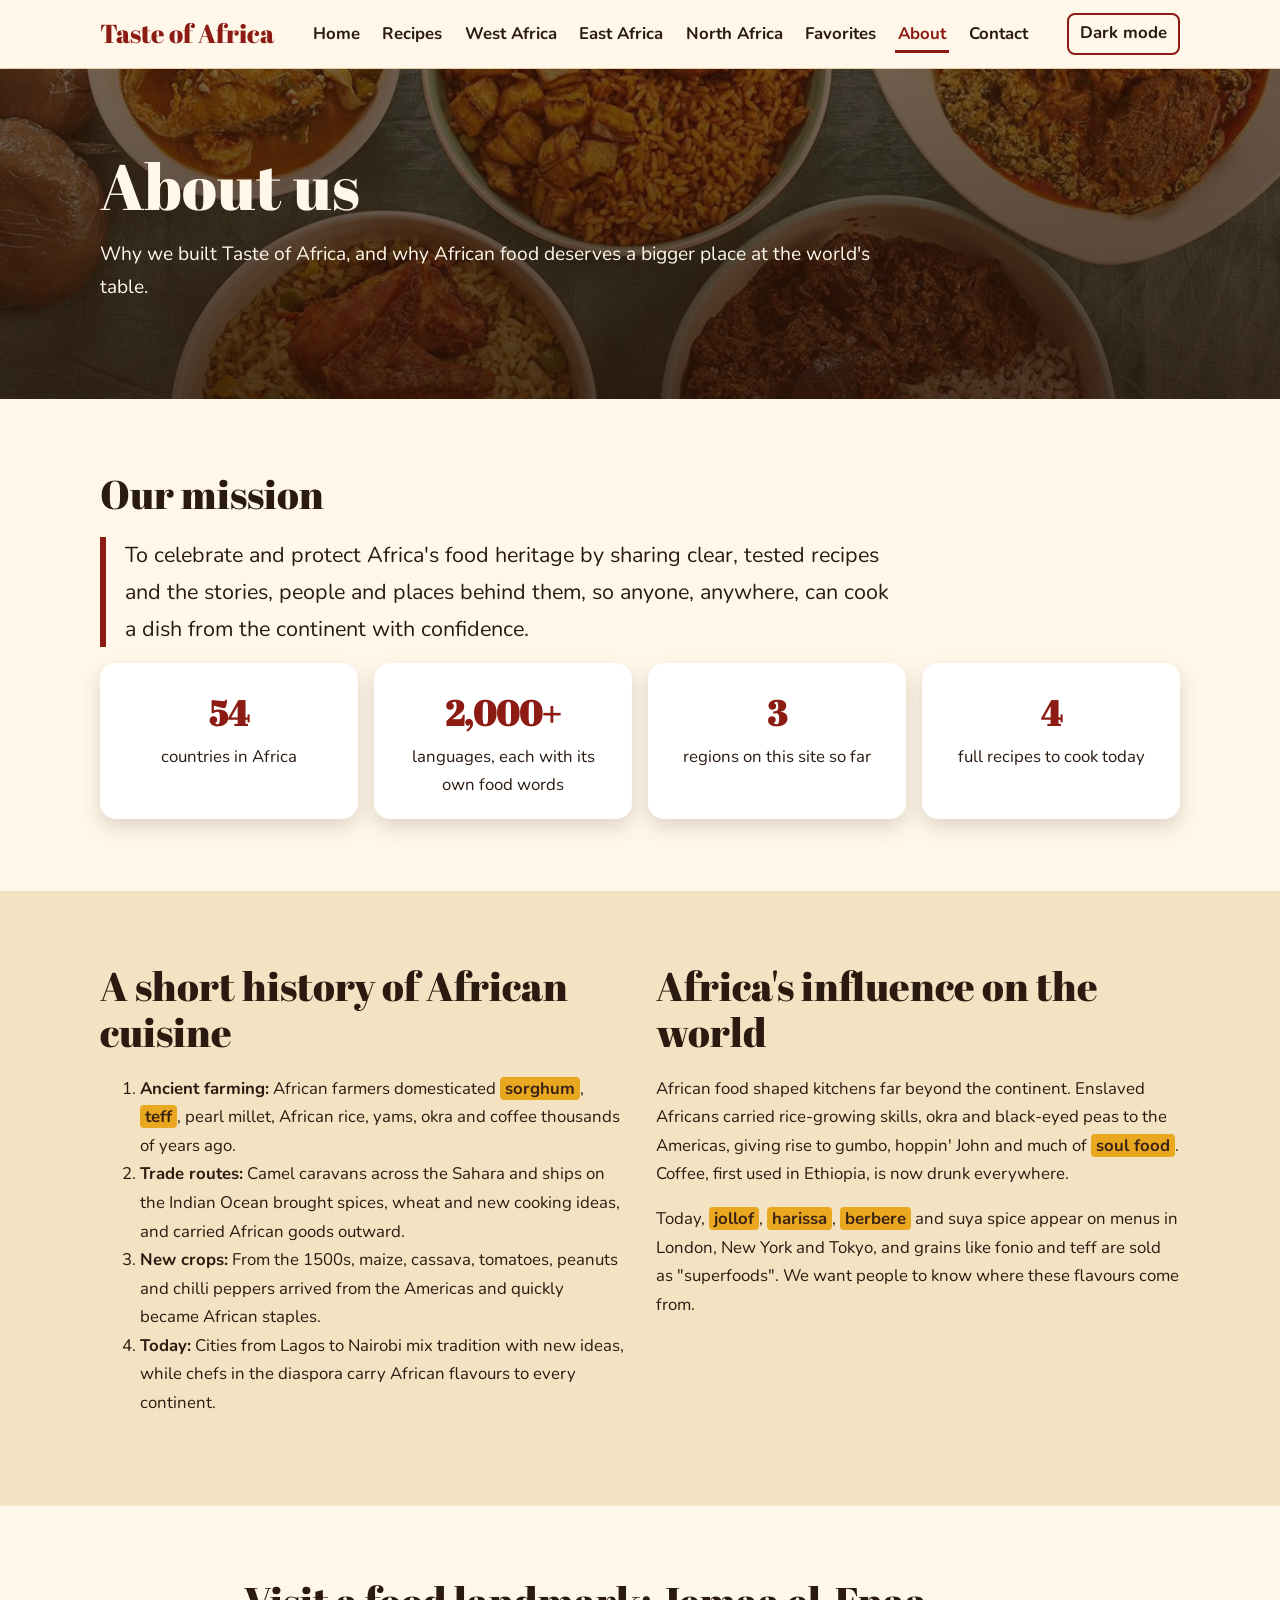
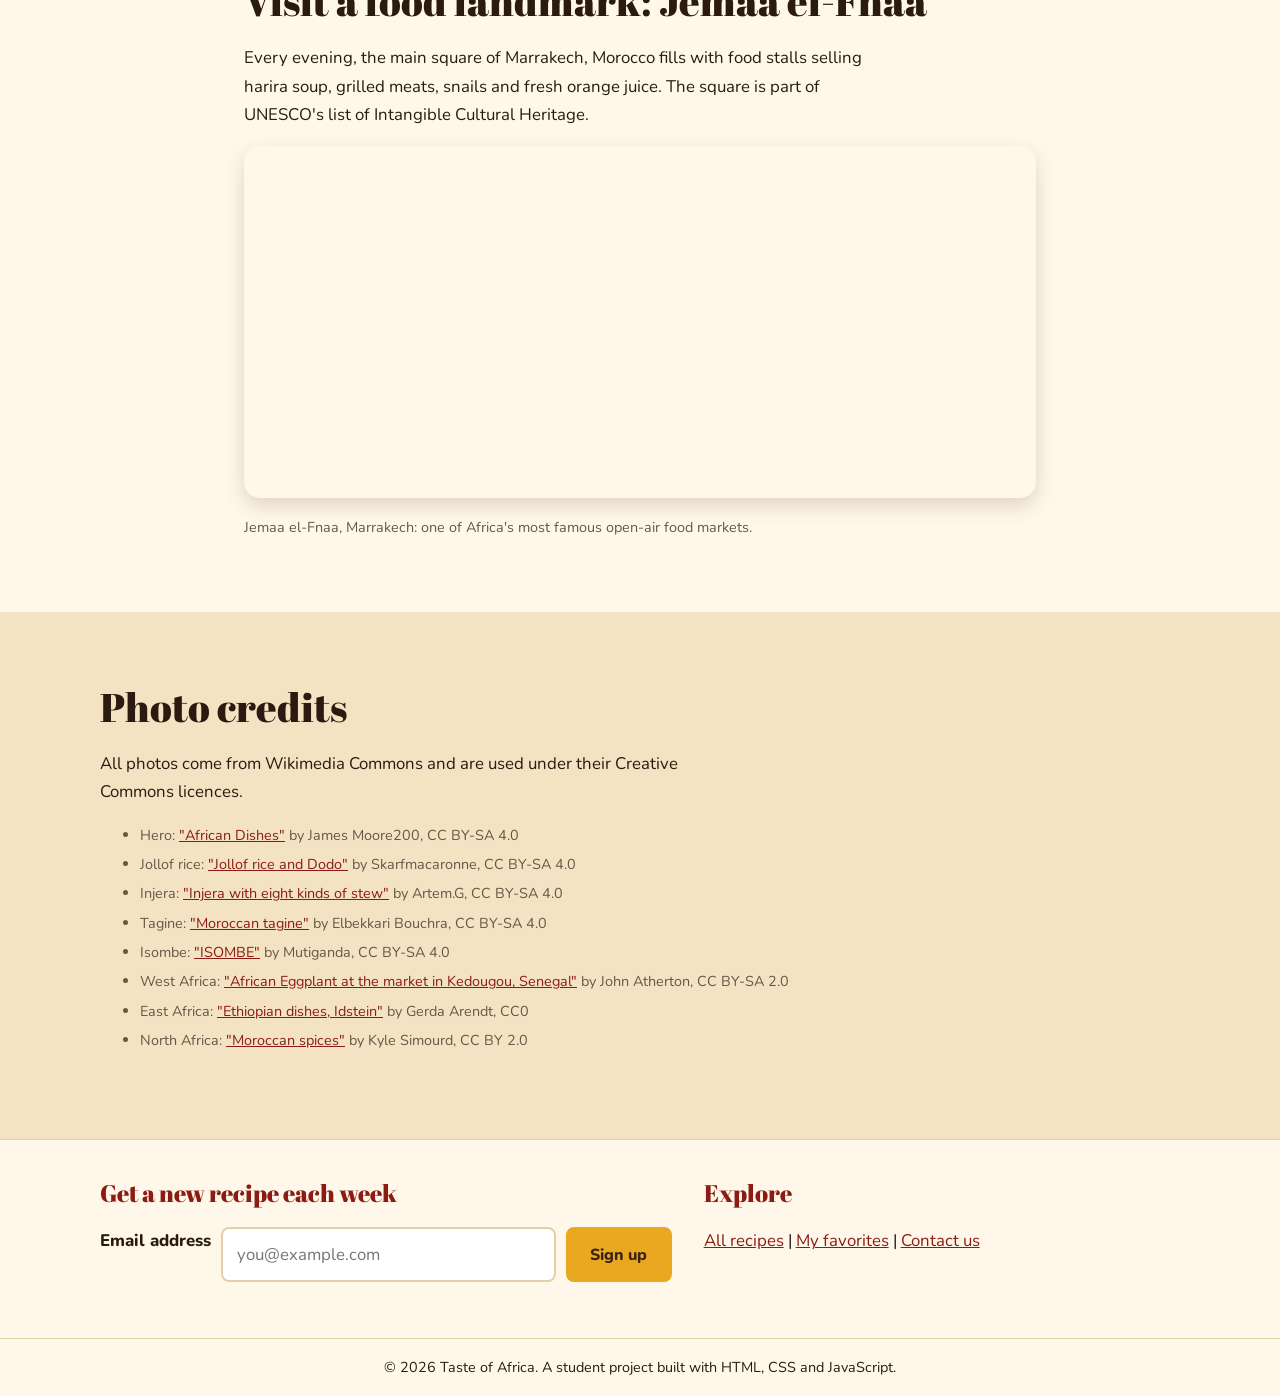
==== about.html @ a088a145 "feat(about): add mission, history, global influence, food landmark map and photo credits" ====
<!DOCTYPE html>
<html lang="en">
<head>
  <meta charset="UTF-8">
  <meta name="viewport" content="width=device-width, initial-scale=1.0">
  <meta name="description" content="About Taste of Africa: our mission to celebrate African food heritage, a short history of African cuisine and its influence on the world.">
  <title>Taste of Africa | About Us</title>

  <!-- Google Fonts: Abril Fatface for headings, Nunito for body text -->
  <link rel="preconnect" href="https://fonts.googleapis.com">
  <link rel="preconnect" href="https://fonts.gstatic.com" crossorigin>
  <link href="https://fonts.googleapis.com/css2?family=Abril+Fatface&family=Nunito:wght@400;700;800&display=swap" rel="stylesheet">

  <link rel="stylesheet" href="styles.css">
  <script src="script.js" defer></script>
</head>
<body>
  <a class="skip-link" href="#main-content">Skip to main content</a>

  <header class="site-header">
    <div class="header-inner">
      <a class="logo" href="index.html">Taste of Africa</a>
      <nav aria-label="Main navigation">
        <ul>
          <li><a href="index.html">Home</a></li>
          <li><a href="recipes.html">Recipes</a></li>
          <li><a href="west-africa.html">West Africa</a></li>
          <li><a href="east-africa.html">East Africa</a></li>
          <li><a href="north-africa.html">North Africa</a></li>
          <li><a href="favorites.html">Favorites</a></li>
          <li><a href="about.html" aria-current="page">About</a></li>
          <li><a href="contact.html">Contact</a></li>
        </ul>
      </nav>
      <button id="themeToggle" class="theme-toggle" type="button" aria-label="Switch to dark mode">Dark mode</button>
    </div>
  </header>

  <main id="main-content">

    <section class="page-header" aria-labelledby="page-title">
      <div class="container hero-text">
        <h1 id="page-title">About us</h1>
        <p>Why we built Taste of Africa, and why African food deserves a bigger place at the world's table.</p>
      </div>
    </section>

    <!-- Mission -->
    <section class="section" aria-labelledby="mission-title">
      <div class="container">
        <h2 id="mission-title">Our mission</h2>
        <p class="mission">To celebrate and protect Africa's food heritage by sharing clear, tested recipes and the stories, people and places behind them, so anyone, anywhere, can cook a dish from the continent with confidence.</p>
        <div class="stats">
          <div class="stat"><strong>54</strong> countries in Africa</div>
          <div class="stat"><strong>2,000+</strong> languages, each with its own food words</div>
          <div class="stat"><strong>3</strong> regions on this site so far</div>
          <div class="stat"><strong>4</strong> full recipes to cook today</div>
        </div>
      </div>
    </section>

    <!-- History and influence -->
    <section class="section alt" aria-label="History and global influence">
      <div class="container two-col">
        <article>
          <h2>A short history of African cuisine</h2>
          <ol>
            <li><strong>Ancient farming:</strong> African farmers domesticated <mark>sorghum</mark>, <mark>teff</mark>, pearl millet, African rice, yams, okra and coffee thousands of years ago.</li>
            <li><strong>Trade routes:</strong> Camel caravans across the Sahara and ships on the Indian Ocean brought spices, wheat and new cooking ideas, and carried African goods outward.</li>
            <li><strong>New crops:</strong> From the 1500s, maize, cassava, tomatoes, peanuts and chilli peppers arrived from the Americas and quickly became African staples.</li>
            <li><strong>Today:</strong> Cities from Lagos to Nairobi mix tradition with new ideas, while chefs in the diaspora carry African flavours to every continent.</li>
          </ol>
        </article>
        <article>
          <h2>Africa's influence on the world</h2>
          <p>African food shaped kitchens far beyond the continent. Enslaved Africans carried rice-growing skills, okra and black-eyed peas to the Americas, giving rise to gumbo, hoppin' John and much of <mark>soul food</mark>. Coffee, first used in Ethiopia, is now drunk everywhere.</p>
          <p>Today, <mark>jollof</mark>, <mark>harissa</mark>, <mark>berbere</mark> and suya spice appear on menus in London, New York and Tokyo, and grains like fonio and teff are sold as "superfoods". We want people to know where these flavours come from.</p>
        </article>
      </div>
    </section>

    <!-- Map of a cultural food landmark -->
    <section class="section" aria-labelledby="map-title">
      <div class="container media">
        <h2 id="map-title">Visit a food landmark: Jemaa el-Fnaa</h2>
        <p>Every evening, the main square of Marrakech, Morocco fills with food stalls selling harira soup, grilled meats, snails and fresh orange juice. The square is part of UNESCO's list of Intangible Cultural Heritage.</p>
        <figure class="map-wrap">
          <iframe src="https://maps.google.com/maps?q=Jemaa+el-Fnaa,+Marrakech,+Morocco&amp;z=16&amp;output=embed"
                  title="Map of Jemaa el-Fnaa square in Marrakech, Morocco"
                  loading="lazy"
                  referrerpolicy="no-referrer-when-downgrade"></iframe>
          <figcaption>Jemaa el-Fnaa, Marrakech: one of Africa's most famous open-air food markets.</figcaption>
        </figure>
      </div>
    </section>

    <!-- Photo credits (required by the Creative Commons licences) -->
    <section class="section alt" aria-labelledby="credits-title">
      <div class="container">
        <h2 id="credits-title">Photo credits</h2>
        <p>All photos come from Wikimedia Commons and are used under their Creative Commons licences.</p>
        <ul class="credits">
          <li>Hero: <a href="https://commons.wikimedia.org/wiki/File:African_Dishes.jpg">"African Dishes"</a> by James Moore200, CC BY-SA 4.0</li>
          <li>Jollof rice: <a href="https://commons.wikimedia.org/wiki/File:Jollof_rice_and_Dodo.jpg">"Jollof rice and Dodo"</a> by Skarfmacaronne, CC BY-SA 4.0</li>
          <li>Injera: <a href="https://commons.wikimedia.org/wiki/File:Injera_with_eight_kinds_of_stew.jpg">"Injera with eight kinds of stew"</a> by Artem.G, CC BY-SA 4.0</li>
          <li>Tagine: <a href="https://commons.wikimedia.org/wiki/File:%D8%B7%D8%A7%D8%AC%D9%8A%D9%86_%D9%85%D8%BA%D8%B1%D8%A8%D9%8A.jpg">"Moroccan tagine"</a> by Elbekkari Bouchra, CC BY-SA 4.0</li>
          <li>Isombe: <a href="https://commons.wikimedia.org/wiki/File:ISOMBE.jpg">"ISOMBE"</a> by Mutiganda, CC BY-SA 4.0</li>
          <li>West Africa: <a href="https://commons.wikimedia.org/wiki/File:%22African_Eggplant%22_at_the_market_in_Kedougou,_Senegal_(West_Africa)_(535274253).jpg">"African Eggplant at the market in Kedougou, Senegal"</a> by John Atherton, CC BY-SA 2.0</li>
          <li>East Africa: <a href="https://commons.wikimedia.org/wiki/File:Ethiopian_dishes,_Idstein.jpg">"Ethiopian dishes, Idstein"</a> by Gerda Arendt, CC0</li>
          <li>North Africa: <a href="https://commons.wikimedia.org/wiki/File:Moroccan_spices.jpg">"Moroccan spices"</a> by Kyle Simourd, CC BY 2.0</li>
        </ul>
      </div>
    </section>

  </main>

  <footer class="site-footer">
    <div class="footer-inner">
      <div class="newsletter">
        <h2>Get a new recipe each week</h2>
        <form id="newsletterForm" novalidate>
          <label for="newsletterEmail">Email address</label>
          <input type="email" id="newsletterEmail" name="email" placeholder="you@example.com" required>
          <button class="btn" type="submit">Sign up</button>
        </form>
        <p id="newsletterMessage" role="status"></p>
      </div>
      <div>
        <h2>Explore</h2>
        <p><a href="recipes.html">All recipes</a> | <a href="favorites.html">My favorites</a> | <a href="contact.html">Contact us</a></p>
      </div>
    </div>
    <p class="copyright">&copy; 2026 Taste of Africa. A student project built with HTML, CSS and JavaScript.</p>
  </footer>
</body>
</html>
---- styles.css ----
/* =========================================================
   Taste of Africa - styles.css (linked on every page)
   1 Variables  2 Base  3 Header and nav  4 Hero  5 Layout
   6 Cards  7 Recipe pages  8 Regions and About  9 Forms
   10 Footer  11 Utilities  12 Responsive
   ========================================================= */

/* ---------- 1. Variables (palette from spices and landscapes) ---------- */
:root {
  --paprika: #8c1c13;      /* deep red */
  --saffron: #e9a820;      /* warm yellow */
  --cocoa:   #3b2314;      /* earthy brown */
  --baobab:  #6b4a2f;      /* lighter brown */
  --moss:    #4f6b2a;      /* green, used sparingly */

  --bg:      #fff8ea;
  --surface: #ffffff;
  --sand:    #f3e3c3;
  --text:    #2b1a10;
  --muted:   #6a5646;
  --border:  #e3d0aa;
  --link:    #8c1c13;
  --shadow:  0 8px 20px rgba(60, 20, 10, 0.16);

  /* Header matches the page background in light mode */
  --header-bg:     var(--bg);
  --header-text:   var(--text);
  --header-accent: var(--paprika);

  --font-head: 'Abril Fatface', Georgia, serif;
  --font-body: 'Nunito', system-ui, sans-serif;
  --radius: 16px;
  --max: 70rem;
}

/* Dark theme: script.js sets data-theme="dark" on <html> */
[data-theme="dark"] {
  --bg:      #1c120b;
  --surface: #2a1b10;
  --sand:    #33210f;
  --text:    #f6ead3;
  --muted:   #cdb99a;
  --border:  #4d3622;
  --link:    #f0b84a;
  --shadow:  0 8px 20px rgba(0, 0, 0, 0.5);

  --header-bg:     var(--cocoa);
  --header-text:   #fff3dc;
  --header-accent: var(--saffron);
}

/* ---------- 2. Base ---------- */
*, *::before, *::after { box-sizing: border-box; }

html { font-size: 100%; scroll-behavior: smooth; }

body {
  margin: 0;
  font-family: var(--font-body);
  font-size: 1.05rem;
  line-height: 1.7;
  color: var(--text);
  background: var(--bg);
}

h1, h2, h3 {
  font-family: var(--font-head);
  font-weight: 400;
  line-height: 1.15;
  color: var(--text);
}
h1 { font-size: clamp(2.4rem, 6vw, 4rem); margin: 0 0 1rem; }
h2 { font-size: clamp(1.8rem, 4vw, 2.5rem); margin: 0 0 1.25rem; }
h3 { font-size: 1.4rem; margin: 0 0 0.5rem; }

p { margin: 0 0 1rem; max-width: 65ch; }
img { max-width: 100%; display: block; }
a { color: var(--link); }

:focus-visible { outline: 3px solid var(--saffron); outline-offset: 3px; }

/* Highlight for key ingredients and cooking methods (the <mark> tag) */
mark {
  background: var(--saffron);
  color: var(--cocoa);
  padding: 0 0.3em;
  border-radius: 4px;
  font-weight: 700;
}

/* ---------- 3. Header and navigation ---------- */
.skip-link {
  position: absolute; left: 1rem; top: -4rem; z-index: 100;
  background: var(--saffron); color: var(--cocoa);
  padding: 0.6rem 1rem; border-radius: 8px; font-weight: 700;
}
.skip-link:focus { top: 1rem; }

.site-header {
  background: var(--header-bg);
  position: sticky; top: 0; z-index: 50;
}
/* Thin line so the sticky header and the footer stand apart from the page */
.site-header { border-bottom: 1px solid var(--border); }
.site-footer { border-top: 1px solid var(--border); }

.header-inner {
  max-width: var(--max); margin: 0 auto; padding: 0.75rem 1.25rem;
  display: flex; align-items: center; justify-content: space-between;
  gap: 1rem; flex-wrap: wrap;
}
.logo {
  font-family: var(--font-head); font-size: 1.6rem;
  color: var(--header-accent); text-decoration: none;
}

nav ul {
  list-style: none; margin: 0; padding: 0;
  display: flex; flex-wrap: wrap; gap: 0.25rem 1rem;
}
nav a {
  color: var(--header-text); text-decoration: none; font-weight: 700;
  padding: 0.35rem 0.2rem; border-bottom: 3px solid transparent;
  transition: color 0.2s, border-color 0.2s;
}
nav a:hover, nav a[aria-current="page"] {
  color: var(--header-accent); border-bottom-color: var(--header-accent);
}
/* The breadcrumb is a <nav> too, so keep it out of the header styling */
.breadcrumb a { color: var(--link); }

.theme-toggle {
  background: transparent; color: var(--header-text);
  border: 2px solid var(--header-accent); border-radius: 8px;
  padding: 0.3rem 0.7rem; font: inherit; font-weight: 700; cursor: pointer;
}
.theme-toggle:hover { background: var(--header-accent); color: var(--header-bg); }

/* ---------- 4. Hero ---------- */
.hero {
  /* Dark tint keeps the white text readable on top of the photo */
  background:
    linear-gradient(rgba(35, 15, 5, 0.6), rgba(35, 15, 5, 0.72)),
    url('images/hero.jpg') center / cover no-repeat;
  color: #fff8ea;
  padding: clamp(3rem, 8vw, 6rem) 1.25rem;
}
.hero-grid {
  max-width: var(--max); margin: 0 auto;
  display: grid; grid-template-columns: 1.1fr 1fr;
  gap: 2.5rem; align-items: center;
}
.hero h1 { color: #fff8ea; }
.hero p { font-size: 1.2rem; }
.hero-text { animation: rise 0.8s ease-out both; }  /* the single page-load motion */

@keyframes rise {
  from { opacity: 0; transform: translateY(24px); }
  to   { opacity: 1; transform: none; }
}

/* Responsive 16:9 box for every embedded YouTube video */
.video-wrap {
  position: relative; aspect-ratio: 16 / 9;
  border-radius: var(--radius); overflow: hidden;
  box-shadow: var(--shadow); background: #000;
}
.video-wrap iframe { position: absolute; inset: 0; width: 100%; height: 100%; border: 0; }

/* ---------- 5. Layout ---------- */
.container { max-width: var(--max); margin: 0 auto; padding: 0 1.25rem; }
.section { padding: clamp(2.5rem, 6vw, 4.5rem) 0; }
.section.alt { background: var(--sand); }

/* Banner at the top of every inner page; region pages swap the photo */
.page-header {
  background:
    linear-gradient(rgba(35, 15, 5, 0.62), rgba(35, 15, 5, 0.8)),
    url('images/hero.jpg') center / cover no-repeat;
  color: #fff8ea;
  padding: clamp(2.5rem, 7vw, 5rem) 0;
}
.page-header.west  { background-image: linear-gradient(rgba(35, 15, 5, 0.62), rgba(35, 15, 5, 0.8)), url('images/west-africa.jpg'); }
.page-header.east  { background-image: linear-gradient(rgba(35, 15, 5, 0.62), rgba(35, 15, 5, 0.8)), url('images/east-africa.jpg'); }
.page-header.north { background-image: linear-gradient(rgba(35, 15, 5, 0.62), rgba(35, 15, 5, 0.8)), url('images/north-africa.jpg'); }
.page-header h1 { color: #fff8ea; }
.page-header p { font-size: 1.2rem; }
.page-header .hero-text { animation: rise 0.8s ease-out both; }

.breadcrumb ol { list-style: none; display: flex; flex-wrap: wrap; gap: 0.4rem; padding: 0; margin: 0 0 1.5rem; font-size: 0.95rem; }
.breadcrumb li + li::before { content: "/"; margin-right: 0.4rem; color: var(--muted); }

/* Narrower column for videos and maps so they don't fill wide screens */
.media { max-width: 52rem; }

.card-grid {
  display: grid; gap: 1.75rem;
  grid-template-columns: repeat(auto-fit, minmax(15rem, 1fr));
}

/* Buttons */
.btn {
  display: inline-block; padding: 0.7rem 1.4rem; border-radius: 8px;
  background: var(--saffron); color: var(--cocoa); font-weight: 800;
  text-decoration: none; border: 2px solid var(--saffron); cursor: pointer;
  font-family: inherit; font-size: 1rem; transition: background 0.2s, color 0.2s;
}
.btn:hover { background: var(--cocoa); color: var(--saffron); border-color: var(--cocoa); }
.btn.outline { background: transparent; color: #fff8ea; border-color: #fff8ea; }
.btn.outline:hover { background: #fff8ea; color: var(--cocoa); }

/* ---------- 6. Cards (dishes, regions, trends) ---------- */
.card {
  background: var(--surface); border-radius: var(--radius);
  box-shadow: var(--shadow); overflow: hidden;
  display: flex; flex-direction: column;
}
.card figure { margin: 0; }
.card img { width: 100%; height: 13rem; object-fit: cover; }
.card figcaption {
  padding: 0.5rem 1.1rem; background: var(--paprika);
  color: #fff3dc; font-size: 0.9rem; font-weight: 700;
}
.card-body { padding: 1.1rem 1.2rem 1.4rem; display: flex; flex-direction: column; flex: 1; }
.card-body .btn { margin-top: auto; align-self: flex-start; }

/* Cards wobble on hover (switched off by the reduced-motion rule below) */
.card:hover, .trend:hover, .stat:hover { animation: wobble 0.5s ease-in-out; }

@keyframes wobble {
  0%, 100% { transform: rotate(0); }
  20% { transform: rotate(-2deg); }
  40% { transform: rotate(1.5deg); }
  60% { transform: rotate(-1deg); }
  80% { transform: rotate(0.5deg); }
}

/* Row holding "View recipe" and the favourite button */
.card-actions { margin-top: auto; display: flex; flex-wrap: wrap; gap: 0.6rem; align-items: center; }
.card-actions .btn { margin-top: 0; }

/* Small region label, e.g. "West Africa" */
.tag {
  display: inline-block; background: var(--moss); color: #fff8ea;
  font-size: 0.8rem; font-weight: 800; letter-spacing: 0.05em; text-transform: uppercase;
  padding: 0.15rem 0.7rem; border-radius: 999px; margin-bottom: 0.6rem;
}

.trend {
  background: var(--surface); border-left: 6px solid var(--saffron);
  border-radius: 0 var(--radius) var(--radius) 0;
  padding: 1.2rem 1.4rem; box-shadow: var(--shadow);
}

/* Filter buttons and favourite buttons (recipes page) */
.filters { display: flex; flex-wrap: wrap; gap: 0.6rem; margin-bottom: 2rem; }
.filter-btn {
  background: var(--surface); color: var(--text); font: inherit; font-weight: 700;
  border: 2px solid var(--border); border-radius: 999px;
  padding: 0.4rem 1.1rem; cursor: pointer;
}
.filter-btn:hover { border-color: var(--saffron); }
.filter-btn.active { background: var(--paprika); border-color: var(--paprika); color: #fff8ea; }

.fav-btn {
  background: transparent; color: var(--text); font: inherit; font-weight: 700;
  border: 2px solid var(--border); border-radius: 8px;
  padding: 0.35rem 0.8rem; cursor: pointer;
}
.fav-btn .heart { color: #8a8a8a; font-size: 1.15rem; }
.fav-btn.is-favorite { border-color: #d62828; }
.fav-btn.is-favorite .heart { color: #d62828; }
.fav-btn:hover { border-color: #d62828; }
.fav-btn .heart { display: inline-block; transition: transform 0.2s; }
.fav-btn.is-favorite .heart { transform: scale(1.25); }

.results-count { color: var(--muted); font-weight: 700; }
.empty-state {
  background: var(--surface); border: 2px dashed var(--border);
  border-radius: var(--radius); padding: 2rem; text-align: center;
}
.empty-state p { margin-left: auto; margin-right: auto; }

/* ---------- 7. Recipe pages ---------- */
.recipe-hero { display: grid; grid-template-columns: 1fr 1fr; gap: 2rem; align-items: center; }
.recipe-hero img { border-radius: var(--radius); box-shadow: var(--shadow); width: 100%; max-height: 24rem; object-fit: cover; }

.ingredients { padding-left: 1.3rem; }
.ingredients li { margin-bottom: 0.35rem; }

.servings { display: flex; align-items: center; gap: 0.8rem; flex-wrap: wrap; margin-bottom: 1rem; }
.servings button {
  width: 2.4rem; height: 2.4rem; border-radius: 50%;
  border: 2px solid var(--paprika); background: var(--surface); color: var(--text);
  font-size: 1.3rem; font-weight: 800; cursor: pointer;
}
.servings button:hover { background: var(--saffron); }

details {
  background: var(--surface); border: 2px solid var(--border);
  border-radius: 12px; padding: 0.9rem 1.2rem; margin-bottom: 0.8rem;
}
summary { cursor: pointer; font-weight: 800; }
details[open] { border-color: var(--saffron); }
details ol { margin: 0.8rem 0 0; padding-left: 1.3rem; }

table { width: 100%; border-collapse: collapse; background: var(--surface); }
caption { text-align: left; font-weight: 800; padding-bottom: 0.5rem; }
th, td { border: 1px solid var(--border); padding: 0.6rem 0.9rem; text-align: left; }
/* Header row uses theme colours so tables match light and dark mode */
thead th { background: var(--sand); color: var(--text); }
tbody th { background: transparent; color: var(--text); }

.recipe-hero figure { margin: 0; }
.recipe-hero figcaption, .map-wrap figcaption { color: var(--muted); font-size: 0.9rem; margin-top: 0.5rem; }

/* Prep time, cook time and servings shown under the recipe title */
.recipe-meta { list-style: none; padding: 0; margin: 0 0 1.2rem; display: flex; flex-wrap: wrap; gap: 0.6rem; }
.recipe-meta li {
  background: var(--sand); border-radius: 8px; padding: 0.3rem 0.8rem;
  font-size: 0.95rem; font-weight: 700;
}

.ingredients li::marker { color: var(--paprika); }
.qty { font-weight: 800; color: var(--paprika); }
[data-theme="dark"] .qty { color: var(--saffron); }
#servingCount { font-size: 1.3rem; font-weight: 800; min-width: 2ch; text-align: center; }

.table-wrap { overflow-x: auto; max-width: 40rem; }
tbody tr:nth-child(even) { background: var(--sand); }
.note { color: var(--muted); font-size: 0.9rem; }

.map-wrap { margin: 0; }
.map-wrap iframe { width: 100%; height: 22rem; border: 0; border-radius: var(--radius); box-shadow: var(--shadow); }

/* ---------- 8. Regions and About ---------- */
.mission {
  font-size: 1.35rem; border-left: 6px solid var(--paprika);
  padding-left: 1.2rem; max-width: 50rem;
}
.two-col { display: grid; grid-template-columns: 1fr 1fr; gap: 2rem; align-items: start; }

/* Staples lists and cooking-technique definitions on region pages */
.pill-list { list-style: none; padding: 0; display: flex; flex-wrap: wrap; gap: 0.5rem; }
.pill-list li {
  background: var(--surface); border: 2px solid var(--border);
  border-radius: 999px; padding: 0.25rem 0.9rem; font-weight: 700;
}
dl.techniques dt { font-family: var(--font-head); font-size: 1.2rem; color: var(--paprika); }
dl.techniques dd { margin: 0 0 1rem; }
[data-theme="dark"] dl.techniques dt { color: var(--saffron); }

.stats { display: grid; grid-template-columns: repeat(auto-fit, minmax(11rem, 1fr)); gap: 1rem; }
.stat { background: var(--surface); border-radius: var(--radius); padding: 1.2rem; box-shadow: var(--shadow); text-align: center; }
.stat strong { display: block; font-family: var(--font-head); font-size: 2.2rem; color: var(--paprika); }
[data-theme="dark"] .stat strong { color: var(--saffron); }

.credits { font-size: 0.9rem; color: var(--muted); }
.credits li { margin-bottom: 0.3rem; }

/* ---------- 9. Forms ---------- */
form { max-width: 36rem; }
.field { margin-bottom: 1.2rem; }
label { display: block; font-weight: 800; margin-bottom: 0.3rem; }

input, select, textarea {
  width: 100%; padding: 0.7rem 0.9rem; font: inherit;
  color: var(--text); background: var(--surface);
  border: 2px solid var(--border); border-radius: 8px;
  transition: border-color 0.2s, box-shadow 0.2s;
}
input:focus, select:focus, textarea:focus {
  outline: none; border-color: var(--saffron);
  box-shadow: 0 0 0 4px rgba(233, 168, 32, 0.4);
}
.error-msg { color: #b3261e; font-weight: 700; margin: 0.3rem 0 0; min-height: 1.4rem; }
input[aria-invalid="true"], select[aria-invalid="true"], textarea[aria-invalid="true"] { border-color: #b3261e; }
.hint { color: var(--muted); font-size: 0.9rem; margin: 0.3rem 0 0; }
textarea { resize: vertical; min-height: 9rem; }
[data-theme="dark"] .error-msg { color: #ff9b8f; }

.confirmation {
  background: var(--surface); border: 3px solid var(--moss);
  border-radius: var(--radius); padding: 1.5rem; max-width: 36rem;
  font-size: 1.2rem; font-weight: 700;
}

/* ---------- 10. Footer ---------- */
/* Footer uses the same colours as the header, so both follow the theme */
.site-footer { background: var(--header-bg); color: var(--header-text); }
.footer-inner {
  max-width: var(--max); margin: 0 auto; padding: 2.5rem 1.25rem;
  display: grid; grid-template-columns: 1.2fr 1fr; gap: 2rem;
}
.site-footer h2 { color: var(--header-accent); font-size: 1.5rem; }
.site-footer a { color: var(--header-accent); }
.newsletter form { max-width: none; display: flex; gap: 0.6rem; flex-wrap: wrap; }
.newsletter input { flex: 1 1 14rem; }
.newsletter label { color: var(--header-text); }
.copyright { text-align: center; padding: 1rem; border-top: 1px solid var(--border); margin: 0; max-width: none; font-size: 0.9rem; }

/* ---------- 11. Utilities ---------- */
.hidden { display: none !important; }   /* used by the recipe filter */

/* Scroll-in animation: script.js adds .reveal, then .is-visible when on screen */
.reveal { opacity: 0; transform: translateY(20px); transition: opacity 0.6s ease-out, transform 0.6s ease-out; }
.reveal.is-visible { opacity: 1; transform: none; }
.sr-only {
  position: absolute; width: 1px; height: 1px; padding: 0; margin: -1px;
  overflow: hidden; clip: rect(0, 0, 0, 0); white-space: nowrap; border: 0;
}

/* ---------- 12. Responsive ---------- */
@media (max-width: 760px) {
  .hero-grid, .recipe-hero, .two-col, .footer-inner { grid-template-columns: 1fr; }
  .header-inner { justify-content: center; }
  .map-wrap iframe { height: 16rem; }
  nav ul { justify-content: center; }
  .recipe-hero figure { order: -1; }   /* photo above the text on phones */
}

@media (max-width: 420px) {
  body { font-size: 1rem; }
  .filter-btn { flex: 1 1 auto; }
}

@media (prefers-reduced-motion: reduce) {
  *, *::before, *::after { animation: none !important; transition: none !important; scroll-behavior: auto !important; }
}
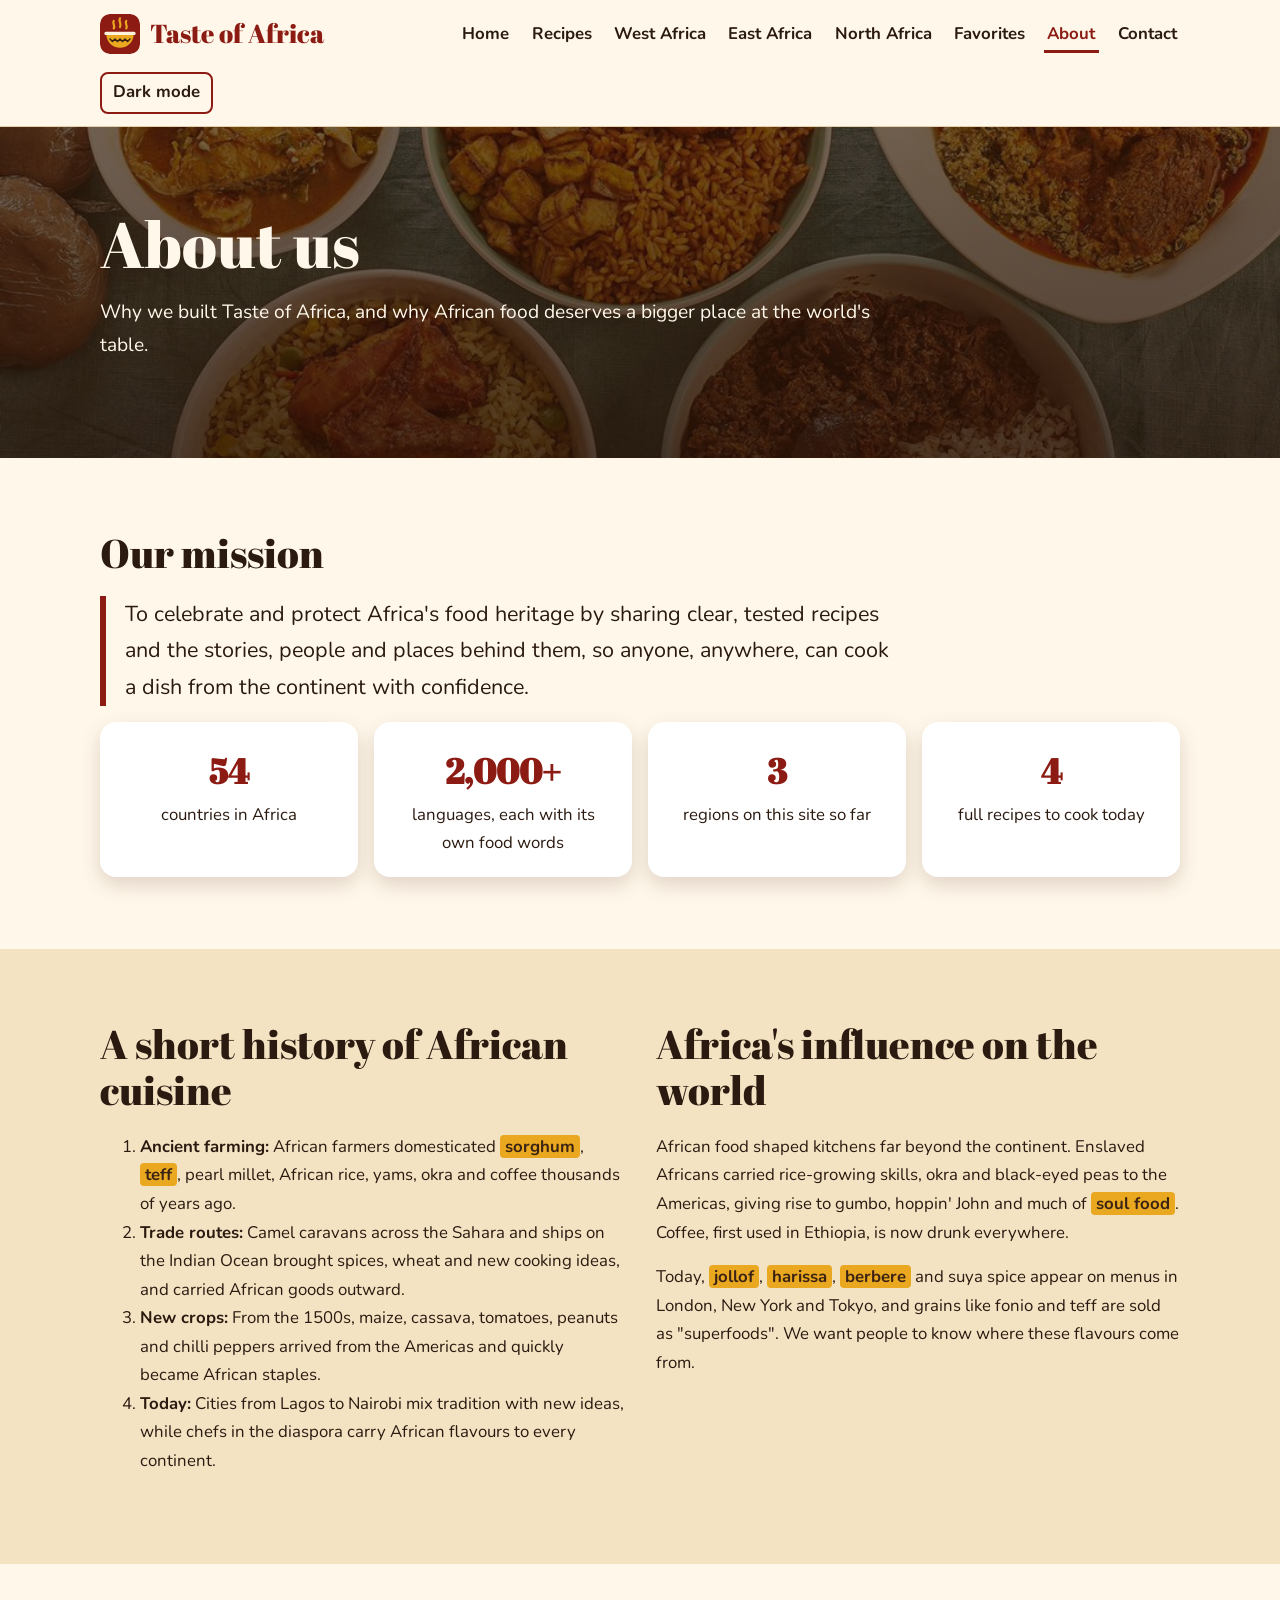
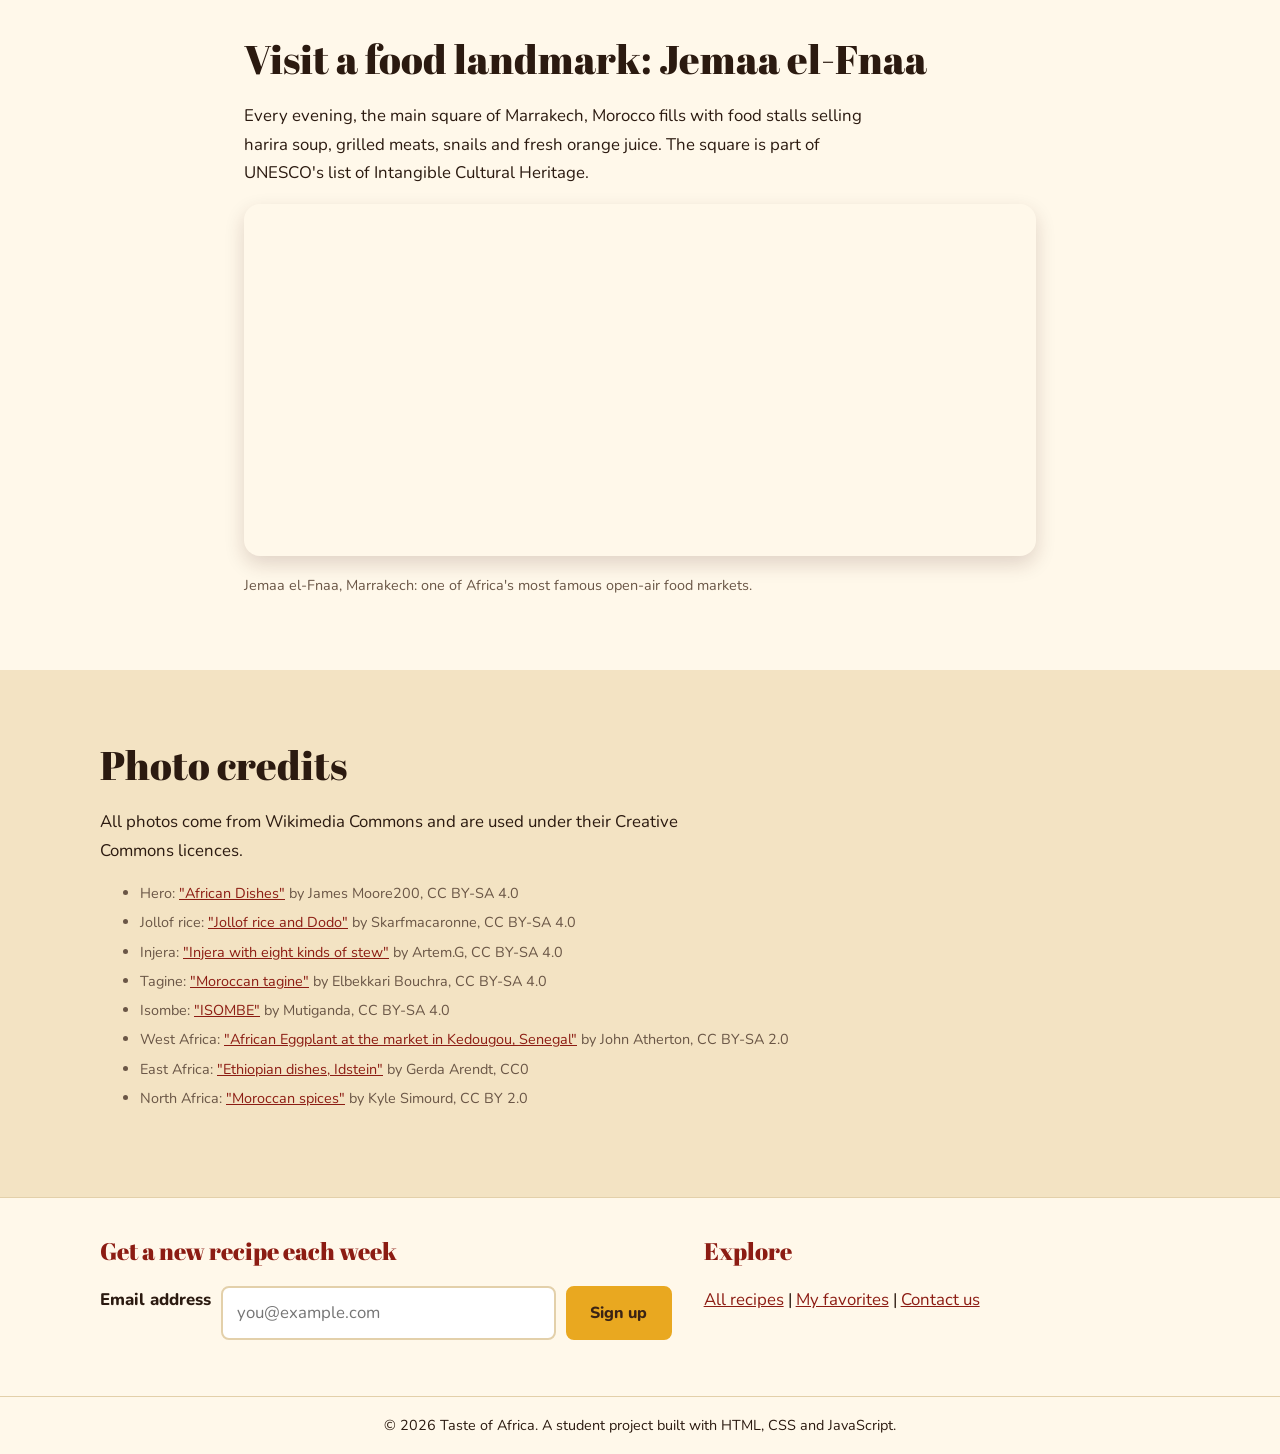
==== commit 2ca491ad: "feat(brand): show logo in header and browser tab on every page" ====
--- a/about.html
+++ b/about.html
@@ -11,6 +11,11 @@
   <link rel="preconnect" href="https://fonts.gstatic.com" crossorigin>
   <link href="https://fonts.googleapis.com/css2?family=Abril+Fatface&family=Nunito:wght@400;700;800&display=swap" rel="stylesheet">
 
+  <!-- Logo shown on the browser tab -->
+  <link rel="icon" href="images/logo.svg" type="image/svg+xml">
+  <link rel="icon" href="images/favicon-32.png" sizes="32x32" type="image/png">
+  <link rel="apple-touch-icon" href="images/apple-touch-icon.png">
+
   <link rel="stylesheet" href="styles.css">
   <script src="script.js" defer></script>
 </head>
@@ -19,7 +24,7 @@
 
   <header class="site-header">
     <div class="header-inner">
-      <a class="logo" href="index.html">Taste of Africa</a>
+      <a class="logo" href="index.html"><img src="images/logo.svg" alt="" width="40" height="40">Taste of Africa</a>
       <nav aria-label="Main navigation">
         <ul>
           <li><a href="index.html">Home</a></li>
--- a/styles.css
+++ b/styles.css
@@ -112,7 +112,9 @@
 .logo {
   font-family: var(--font-head); font-size: 1.6rem;
   color: var(--header-accent); text-decoration: none;
-}
+  display: inline-flex; align-items: center; gap: 0.6rem;
+}
+.logo img { width: 2.5rem; height: 2.5rem; border-radius: 10px; }
 
 nav ul {
   list-style: none; margin: 0; padding: 0;
